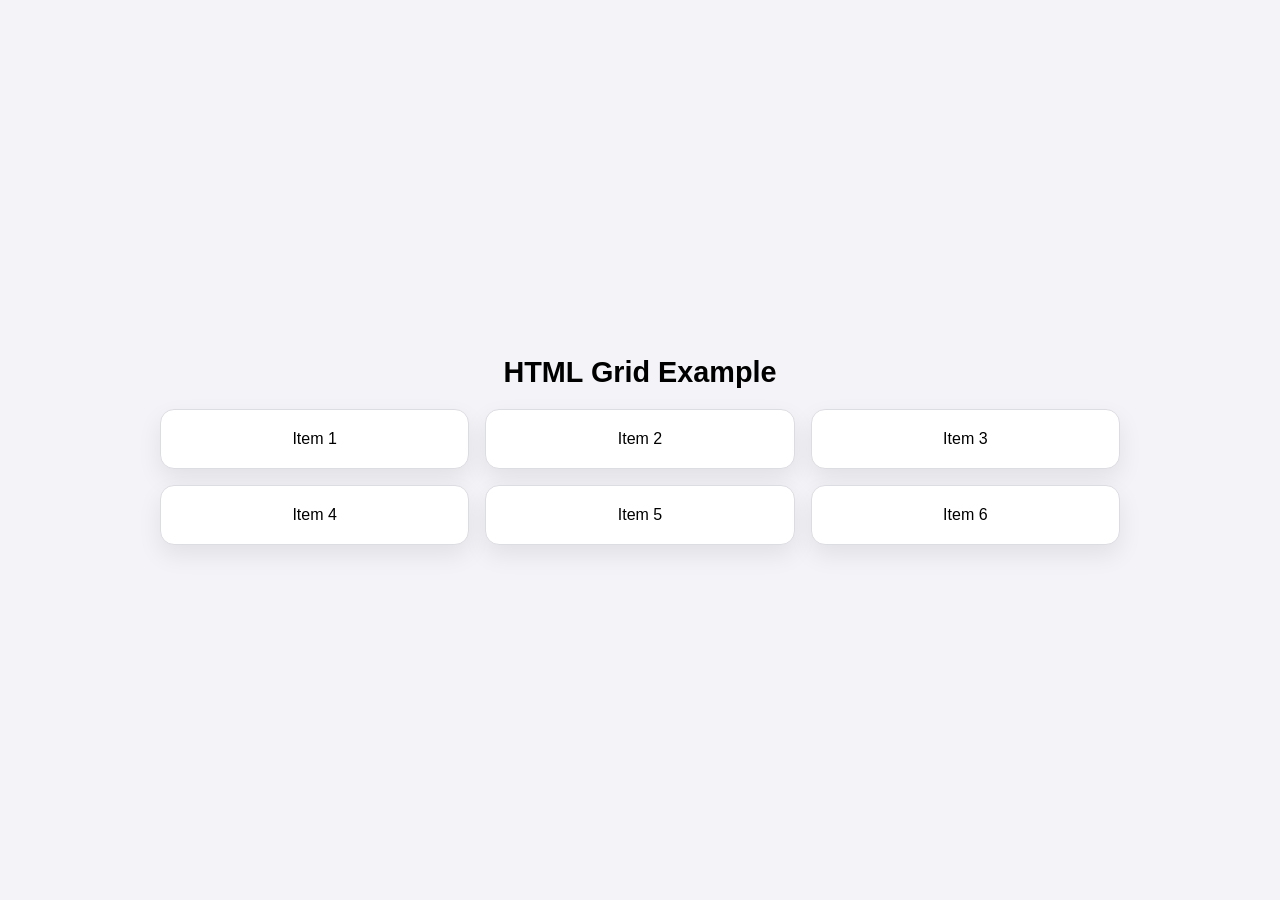
==== index.html @ d5028ea3 "your message here" ====
<!DOCTYPE html>
<html lang="en">
<head>
    <meta charset="UTF-8">
    <meta name="viewport" content="width=device-width, initial-scale=1.0">
    <title>Grid Example</title>
    <style>
        body {
            margin: 0;
            font-family: Arial, sans-serif;
            background: #f4f4f8;
            display: flex;
            align-items: center;
            justify-content: center;
            min-height: 100vh;
        }

        .container {
            width: min(960px, 100%);
            padding: 24px;
        }

        .grid {
            display: grid;
            grid-template-columns: repeat(3, minmax(140px, 1fr));
            gap: 16px;
        }

        .card {
            background: #ffffff;
            border: 1px solid #dcdce3;
            border-radius: 14px;
            padding: 20px;
            text-align: center;
            box-shadow: 0 10px 25px rgba(0, 0, 0, 0.08);
        }

        h1 {
            margin: 0 0 20px;
            font-size: 1.8rem;
            text-align: center;
        }
    </style>
</head>
<body>
    <div class="container">
        <h1>HTML Grid Example</h1>
        <div class="grid">
            <div class="card">Item 1</div>
            <div class="card">Item 2</div>
            <div class="card">Item 3</div>
            <div class="card">Item 4</div>
            <div class="card">Item 5</div>
            <div class="card">Item 6</div>
        </div>
    </div>
</body>
</html>
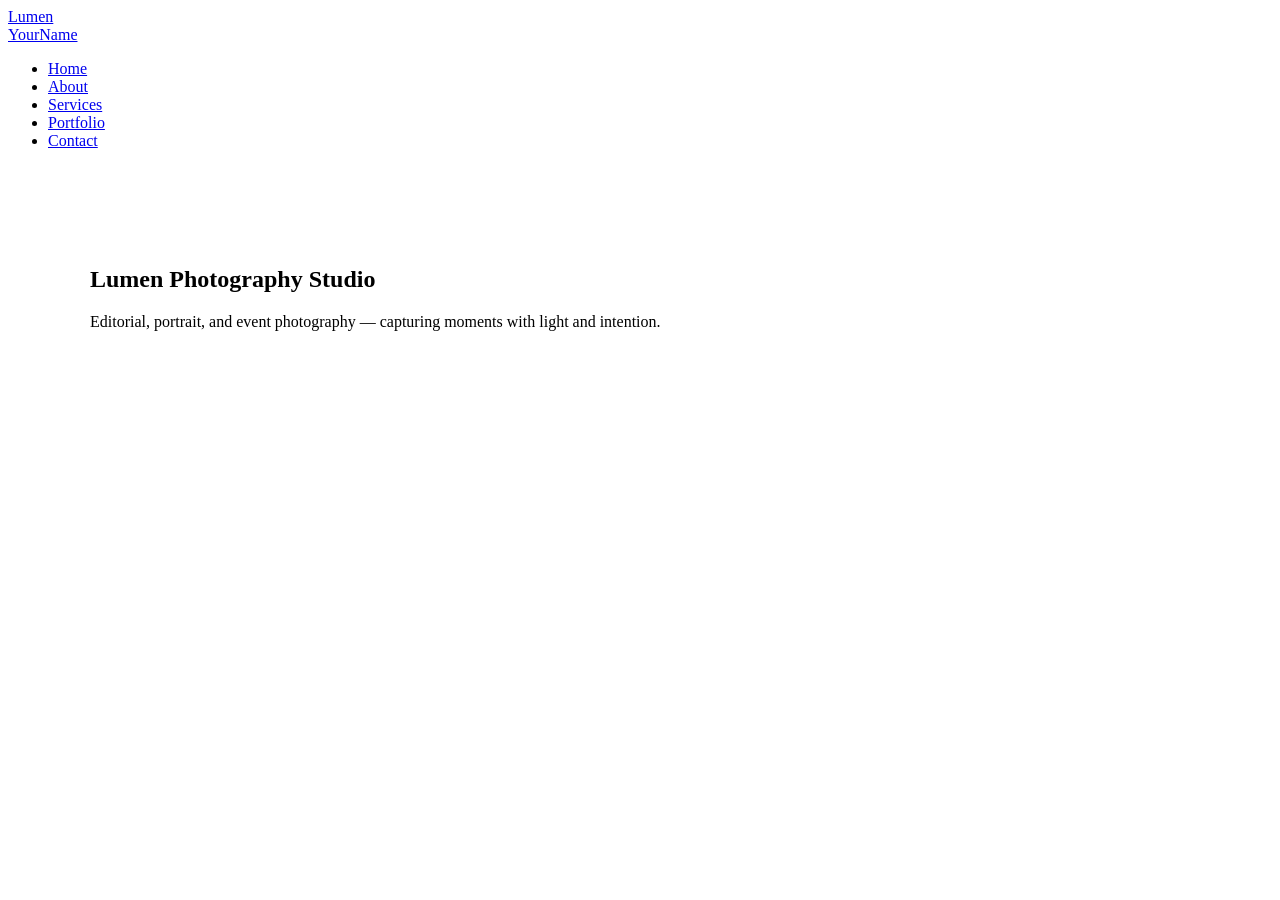
==== commit 354f0f4f: "update Home page content for photography studio" ====
--- a/index.html
+++ b/index.html
@@ -1,58 +1,37 @@
 <!DOCTYPE html>
 <html lang="en">
 <head>
-    <meta charset="UTF-8">
-    <meta name="viewport" content="width=device-width, initial-scale=1.0">
-    <title>Grid Example</title>
-    <style>
-        body {
-            margin: 0;
-            font-family: Arial, sans-serif;
-            background: #f4f4f8;
-            display: flex;
-            align-items: center;
-            justify-content: center;
-            min-height: 100vh;
-        }
-
-        .container {
-            width: min(960px, 100%);
-            padding: 24px;
-        }
-
-        .grid {
-            display: grid;
-            grid-template-columns: repeat(3, minmax(140px, 1fr));
-            gap: 16px;
-        }
-
-        .card {
-            background: #ffffff;
-            border: 1px solid #dcdce3;
-            border-radius: 14px;
-            padding: 20px;
-            text-align: center;
-            box-shadow: 0 10px 25px rgba(0, 0, 0, 0.08);
-        }
-
-        h1 {
-            margin: 0 0 20px;
-            font-size: 1.8rem;
-            text-align: center;
-        }
-    </style>
+  <meta charset="UTF-8">
+  <meta name="viewport" content="width=device-width, initial-scale=1.0">
+  <a href="index.html" class="logo">Lumen</a>
+  <title>Home | Lumen Photography Studio</title>
+  <link rel="stylesheet" href="css/style.css">
 </head>
 <body>
-    <div class="container">
-        <h1>HTML Grid Example</h1>
-        <div class="grid">
-            <div class="card">Item 1</div>
-            <div class="card">Item 2</div>
-            <div class="card">Item 3</div>
-            <div class="card">Item 4</div>
-            <div class="card">Item 5</div>
-            <div class="card">Item 6</div>
-        </div>
+
+  <header class="site-header">
+    <div class="nav-bar">
+      <a href="index.html" class="logo">YourName</a>
+      <nav>
+        <ul class="nav-links">
+          <li><a href="index.html" class="active">Home</a></li>
+          <li><a href="about.html">About</a></li>
+          <li><a href="services.html">Services</a></li>
+          <li><a href="portfolio.html">Portfolio</a></li>
+          <li><a href="contact.html">Contact</a></li>
+        </ul>
+      </nav>
     </div>
+  </header>
+
+  <main>
+    <section>
+      <div style="max-width:1100px; margin:0 auto; padding: 80px 24px;">
+        <h1>Lumen Photography Studio</h1>
+<p>Editorial, portrait, and event photography — capturing moments with light and intention.</p>
+      </div>
+    </section>
+  </main>
+
 </body>
 </html>
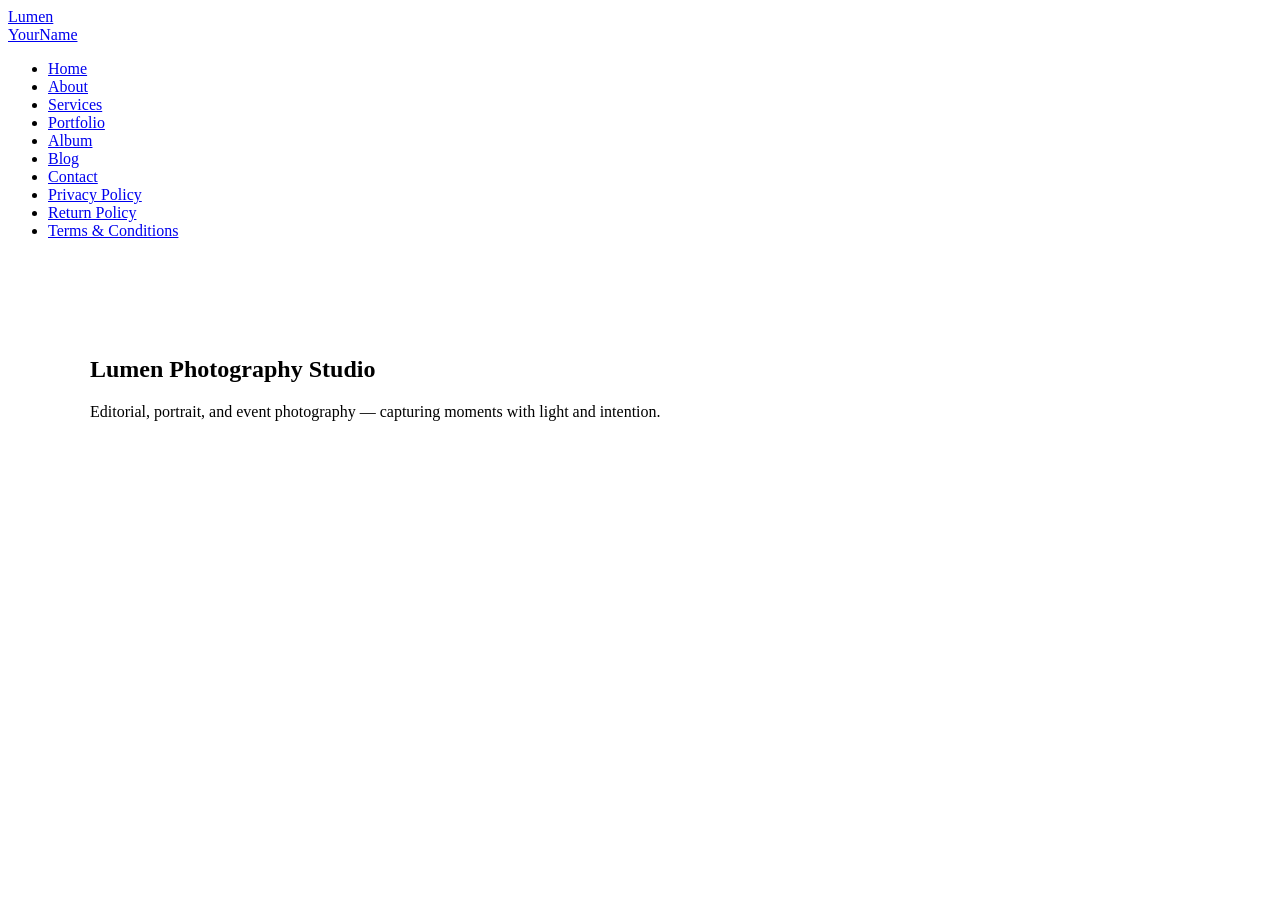
==== commit 37088a05: "add About page" ====
--- a/index.html
+++ b/index.html
@@ -14,11 +14,16 @@
       <a href="index.html" class="logo">YourName</a>
       <nav>
         <ul class="nav-links">
-          <li><a href="index.html" class="active">Home</a></li>
-          <li><a href="about.html">About</a></li>
-          <li><a href="services.html">Services</a></li>
-          <li><a href="portfolio.html">Portfolio</a></li>
-          <li><a href="contact.html">Contact</a></li>
+              <li><a href="index.html" class="active">Home</a></li>
+              <li><a href="about.html">About</a></li>
+              <li><a href="services.html">Services</a></li>
+              <li><a href="portfolio.html">Portfolio</a></li>
+              <li><a href="album.html">Album</a></li>
+              <li><a href="blog.html">Blog</a></li>
+              <li><a href="contact.html">Contact</a></li>
+              <li><a href="privacy-policy.html">Privacy Policy</a></li>
+              <li><a href="return-policy.html">Return Policy</a></li>
+              <li><a href="terms.html">Terms &amp; Conditions</a></li>
         </ul>
       </nav>
     </div>
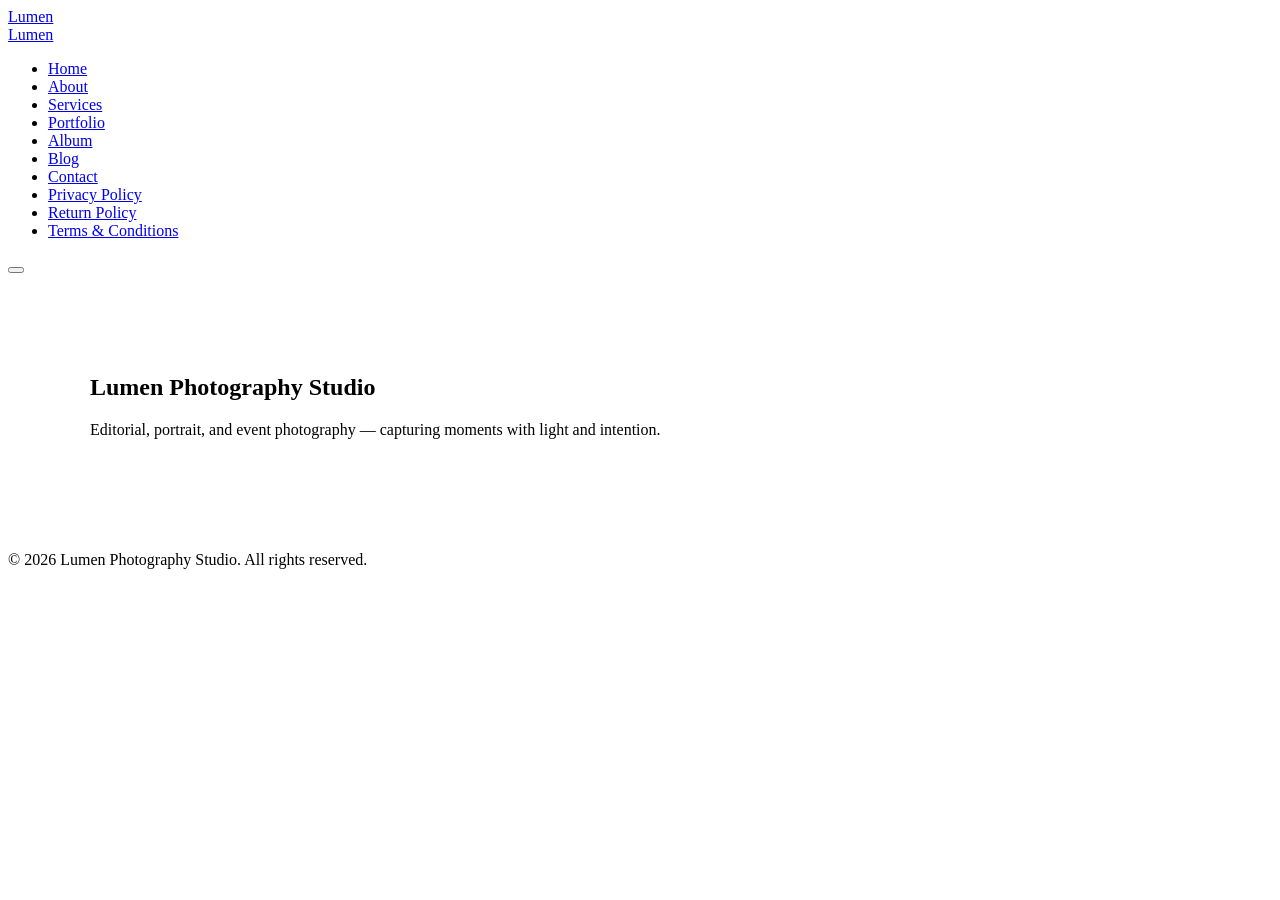
==== commit 3b300294: "add footer and mobile hamburger navigation to all pages" ====
--- a/index.html
+++ b/index.html
@@ -11,21 +11,24 @@
 
   <header class="site-header">
     <div class="nav-bar">
-      <a href="index.html" class="logo">YourName</a>
+      <a href="index.html" class="logo">Lumen</a>
       <nav>
         <ul class="nav-links">
-              <li><a href="index.html" class="active">Home</a></li>
-              <li><a href="about.html">About</a></li>
-              <li><a href="services.html">Services</a></li>
-              <li><a href="portfolio.html">Portfolio</a></li>
-              <li><a href="album.html">Album</a></li>
-              <li><a href="blog.html">Blog</a></li>
-              <li><a href="contact.html">Contact</a></li>
-              <li><a href="privacy-policy.html">Privacy Policy</a></li>
-              <li><a href="return-policy.html">Return Policy</a></li>
-              <li><a href="terms.html">Terms &amp; Conditions</a></li>
+          <li><a href="index.html">Home</a></li>
+          <li><a href="about.html" class="active">About</a></li>
+          <li><a href="services.html">Services</a></li>
+          <li><a href="portfolio.html">Portfolio</a></li>
+          <li><a href="album.html">Album</a></li>
+          <li><a href="blog.html">Blog</a></li>
+          <li><a href="contact.html">Contact</a></li>
+          <li><a href="privacy-policy.html">Privacy Policy</a></li>
+          <li><a href="return-policy.html">Return Policy</a></li>
+          <li><a href="terms.html">Terms &amp; Conditions</a></li>
         </ul>
       </nav>
+      <button class="nav-toggle" aria-label="Toggle menu">
+        <span></span><span></span><span></span>
+      </button>
     </div>
   </header>
 
@@ -38,5 +41,10 @@
     </section>
   </main>
 
+  <footer class="site-footer">
+    <p>&copy; 2026 Lumen Photography Studio. All rights reserved.</p>
+  </footer>
+
+  <script src="js/script.js"></script>
 </body>
 </html>
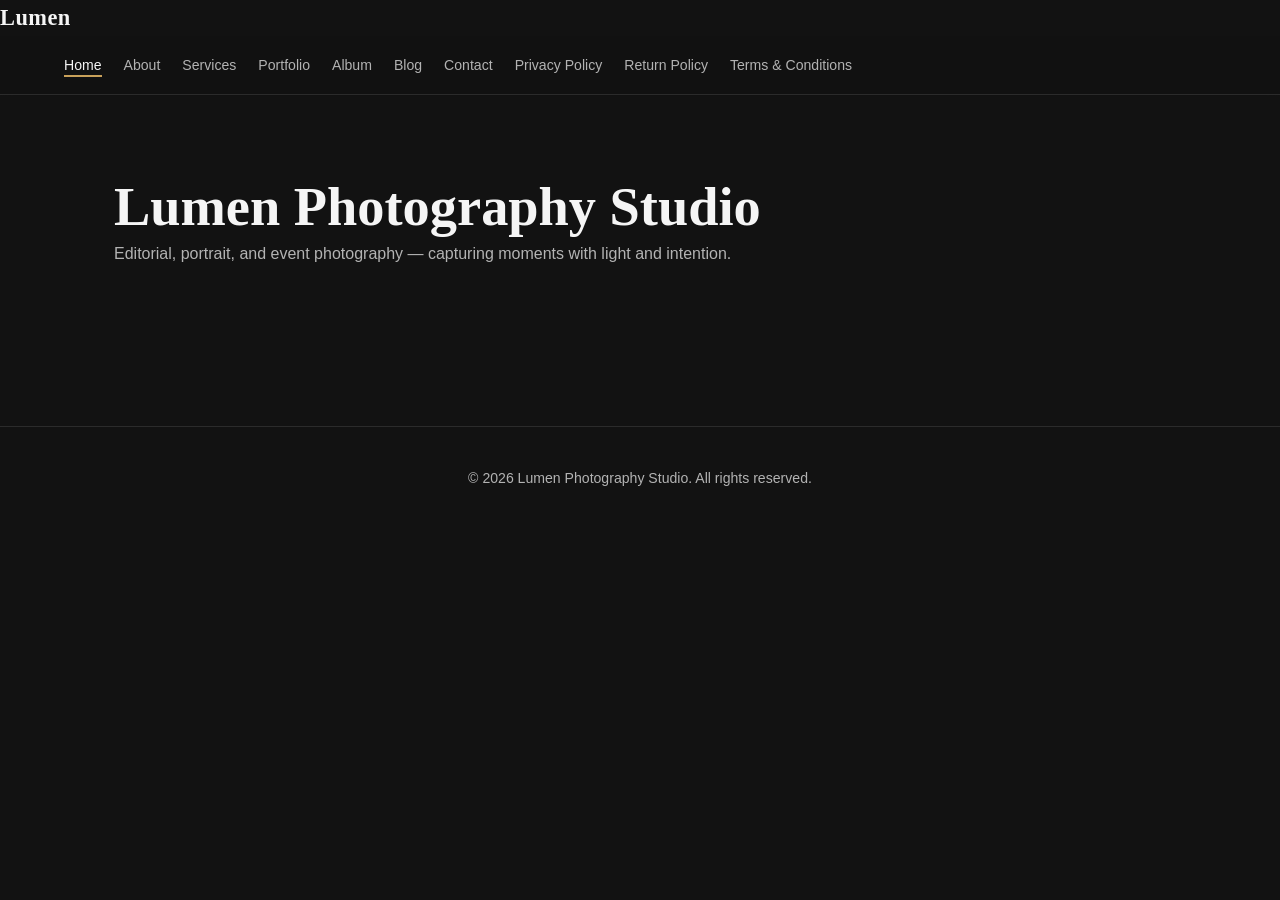
==== commit 54f8854b: "final fix of the website before i add any extra things" ====
--- a/index.html
+++ b/index.html
@@ -11,11 +11,11 @@
 
   <header class="site-header">
     <div class="nav-bar">
-      <a href="index.html" class="logo">Lumen</a>
+     
       <nav>
         <ul class="nav-links">
-          <li><a href="index.html">Home</a></li>
-          <li><a href="about.html" class="active">About</a></li>
+          <li><a href="index.html" class="active">Home</a></li>
+          <li><a href="about.html">About</a></li>
           <li><a href="services.html">Services</a></li>
           <li><a href="portfolio.html">Portfolio</a></li>
           <li><a href="album.html">Album</a></li>
--- a/css/style.css
+++ b/css/style.css
@@ -0,0 +1,425 @@
+/* =========================================================
+   Lumen Photography Studio — style.css
+   ========================================================= */
+
+/* ===== Variables ===== */
+:root {
+  --color-bg: #121212;
+  --color-text: #f5f5f5;
+  --color-muted: #b3b3b3;
+  --color-accent: #c9a15a;
+  --color-border: #2b2b2b;
+  --color-surface: #1a1a1a;
+
+  --font-heading: "Playfair Display", serif;
+  --font-body: "Inter", sans-serif;
+}
+
+/* Per-page accent overrides — add one of these classes to <body> */
+body.page-services   { --color-accent: #c9a15a; }
+body.page-portfolio  { --color-accent: #b98a4e; }
+body.page-album      { --color-accent: #a9c9c9; }
+body.page-blog       { --color-accent: #cf8b6b; }
+body.page-contact    { --color-accent: #c9a15a; }
+
+/* ===== Reset ===== */
+* {
+  margin: 0;
+  padding: 0;
+  box-sizing: border-box;
+}
+
+html {
+  scroll-behavior: smooth;
+}
+
+body {
+  font-family: var(--font-body);
+  color: var(--color-text);
+  background: var(--color-bg);
+  line-height: 1.6;
+}
+
+a {
+  text-decoration: none;
+  color: inherit;
+}
+
+ul {
+  list-style: none;
+}
+
+img {
+  max-width: 100%;
+  display: block;
+}
+
+h1, h2, h3 {
+  font-family: var(--font-heading);
+  font-weight: 700;
+  line-height: 1.2;
+}
+
+h1 { font-size: clamp(2.2rem, 5vw, 3.4rem); }
+h2 { font-size: clamp(1.5rem, 3vw, 2.1rem); }
+
+p {
+  color: var(--color-muted);
+}
+
+/* ===== Header / Navigation ===== */
+.site-header {
+  position: sticky;
+  top: 0;
+  background: rgba(18, 18, 18, 0.92);
+  backdrop-filter: blur(8px);
+  border-bottom: 1px solid var(--color-border);
+  z-index: 100;
+}
+
+.nav-bar {
+  display: flex;
+  align-items: center;
+  justify-content: space-between;
+  max-width: 1200px;
+  margin: 0 auto;
+  padding: 18px 24px;
+  position: relative;
+}
+
+.logo {
+  font-family: var(--font-heading);
+  font-weight: 700;
+  font-size: 1.4rem;
+  color: var(--color-text);
+  letter-spacing: 0.02em;
+}
+
+.nav-links {
+  display: flex;
+  flex-wrap: wrap;
+  align-items: center;
+  gap: 10px 22px;
+  font-size: 0.88rem;
+}
+
+.nav-links a {
+  position: relative;
+  padding-bottom: 4px;
+  font-weight: 500;
+  color: var(--color-muted);
+  transition: color 0.2s ease;
+  white-space: nowrap;
+}
+
+.nav-links a::after {
+  content: "";
+  position: absolute;
+  left: 0;
+  bottom: 0;
+  width: 0;
+  height: 1.5px;
+  background: var(--color-accent);
+  transition: width 0.25s ease;
+}
+
+.nav-links a:hover,
+.nav-links a.active {
+  color: var(--color-text);
+}
+
+.nav-links a:hover::after,
+.nav-links a.active::after {
+  width: 100%;
+}
+
+/* ===== Hamburger button (hidden on desktop) ===== */
+.nav-toggle {
+  display: none;
+  flex-direction: column;
+  gap: 5px;
+  background: none;
+  border: none;
+  cursor: pointer;
+  padding: 6px;
+}
+
+.nav-toggle span {
+  width: 24px;
+  height: 2px;
+  background: var(--color-text);
+  transition: transform 0.2s ease, opacity 0.2s ease;
+}
+
+/* ===== Page hero pattern (used at top of every page) ===== */
+.page-hero {
+  max-width: 1200px;
+  margin: 0 auto;
+  padding: 90px 24px 40px;
+  border-bottom: 1px solid var(--color-border);
+}
+
+.page-hero .eyebrow {
+  display: inline-block;
+  font-size: 0.78rem;
+  letter-spacing: 0.14em;
+  text-transform: uppercase;
+  color: var(--color-accent);
+  margin-bottom: 14px;
+}
+
+.page-hero p {
+  max-width: 560px;
+  margin-top: 14px;
+  font-size: 1.05rem;
+}
+
+/* ===== Generic content wrapper ===== */
+.content {
+  max-width: 1200px;
+  margin: 0 auto;
+  padding: 60px 24px;
+}
+
+.content-narrow {
+  max-width: 700px;
+  margin: 0 auto;
+  padding: 60px 24px;
+}
+
+/* ===== Buttons ===== */
+.btn {
+  display: inline-block;
+  padding: 12px 24px;
+  background: var(--color-accent);
+  color: #121212;
+  font-weight: 600;
+  border: none;
+  border-radius: 4px;
+  cursor: pointer;
+  transition: transform 0.15s ease, opacity 0.2s ease;
+}
+
+.btn:hover {
+  transform: translateY(-2px);
+  opacity: 0.92;
+}
+
+/* ===== Cards (Services / general use) ===== */
+.card {
+  background: var(--color-surface);
+  border: 1px solid var(--color-border);
+  border-radius: 6px;
+  padding: 24px;
+  transition: transform 0.2s ease, border-color 0.2s ease;
+}
+
+.card:hover {
+  transform: translateY(-4px);
+  border-color: var(--color-accent);
+}
+
+/* ===== Table (Services pricing) ===== */
+table {
+  width: 100%;
+  border-collapse: collapse;
+  margin-top: 20px;
+}
+
+thead tr {
+  border-bottom: 2px solid var(--color-border);
+  text-align: left;
+}
+
+th, td {
+  padding: 14px 12px;
+}
+
+tbody tr {
+  border-bottom: 1px solid var(--color-border);
+}
+
+tbody tr:hover {
+  background: var(--color-surface);
+}
+
+/* ===== Portfolio Grid ===== */
+.photo-grid {
+  display: grid;
+  grid-template-columns: repeat(3, 1fr);
+  gap: 16px;
+  margin-top: 40px;
+}
+
+.photo-grid img {
+  width: 100%;
+  height: 300px;
+  object-fit: cover;
+  border-radius: 6px;
+  transition: transform 0.35s ease, filter 0.35s ease;
+}
+
+.photo-grid img:hover {
+  transform: scale(1.02);
+  filter: brightness(1.08);
+}
+
+/* ===== Album (Flexbox) ===== */
+.album-flex {
+  display: flex;
+  flex-wrap: wrap;
+  gap: 16px;
+  margin-top: 40px;
+}
+
+.album-flex img {
+  flex: 1 1 220px;
+  height: 240px;
+  object-fit: cover;
+  border-radius: 6px;
+  transition: transform 0.3s ease;
+}
+
+.album-flex img:hover {
+  transform: scale(1.02);
+}
+
+.video-wrapper {
+  margin-top: 60px;
+  max-width: 720px;
+}
+
+.video-wrapper video {
+  width: 100%;
+  border-radius: 6px;
+  border: 1px solid var(--color-border);
+}
+
+/* ===== Blog ===== */
+.post {
+  padding: 28px 0;
+  border-bottom: 1px solid var(--color-border);
+}
+
+.post:last-child {
+  border-bottom: none;
+}
+
+.post .post-date {
+  font-size: 0.85rem;
+  color: var(--color-accent);
+  margin-top: 4px;
+  display: block;
+}
+
+.post p {
+  margin-top: 12px;
+}
+
+/* ===== Forms (Contact) ===== */
+.form-group {
+  margin-bottom: 18px;
+}
+
+label {
+  display: block;
+  margin-bottom: 6px;
+  font-size: 0.88rem;
+  color: var(--color-muted);
+}
+
+input, textarea {
+  width: 100%;
+  padding: 12px;
+  background: var(--color-surface);
+  border: 1px solid var(--color-border);
+  color: var(--color-text);
+  border-radius: 4px;
+  font-family: var(--font-body);
+  transition: border-color 0.2s ease;
+}
+
+input:focus, textarea:focus {
+  outline: none;
+  border-color: var(--color-accent);
+}
+
+textarea {
+  resize: vertical;
+}
+
+.contact-info {
+  margin: 24px 0 32px;
+  padding: 20px;
+  background: var(--color-surface);
+  border: 1px solid var(--color-border);
+  border-radius: 6px;
+  color: var(--color-muted);
+  font-size: 0.95rem;
+  line-height: 1.9;
+}
+
+.contact-info strong {
+  color: var(--color-text);
+}
+
+/* ===== Legal pages ===== */
+.legal h2 {
+  margin-top: 32px;
+  margin-bottom: 8px;
+}
+
+.legal p {
+  margin-top: 6px;
+}
+
+.updated {
+  font-size: 0.85rem;
+  color: var(--color-muted);
+  margin-top: 8px;
+}
+
+/* ===== Footer ===== */
+.site-footer {
+  border-top: 1px solid var(--color-border);
+  margin-top: 80px;
+  padding: 40px 24px;
+  text-align: center;
+  color: var(--color-muted);
+  font-size: 0.88rem;
+}
+
+/* ===== Mobile nav ===== */
+@media (max-width: 768px) {
+  .nav-links {
+    display: none;
+    flex-direction: column;
+    align-items: flex-start;
+    position: absolute;
+    top: 100%;
+    left: 0;
+    right: 0;
+    background: var(--color-bg);
+    border-bottom: 1px solid var(--color-border);
+    padding: 20px 24px;
+    gap: 16px;
+  }
+
+  .nav-links.open {
+    display: flex;
+  }
+
+  .nav-toggle {
+    display: flex;
+  }
+
+  .photo-grid {
+    grid-template-columns: 1fr;
+  }
+}
+
+@media (min-width: 769px) and (max-width: 1024px) {
+  .photo-grid {
+    grid-template-columns: repeat(2, 1fr);
+  }
+}
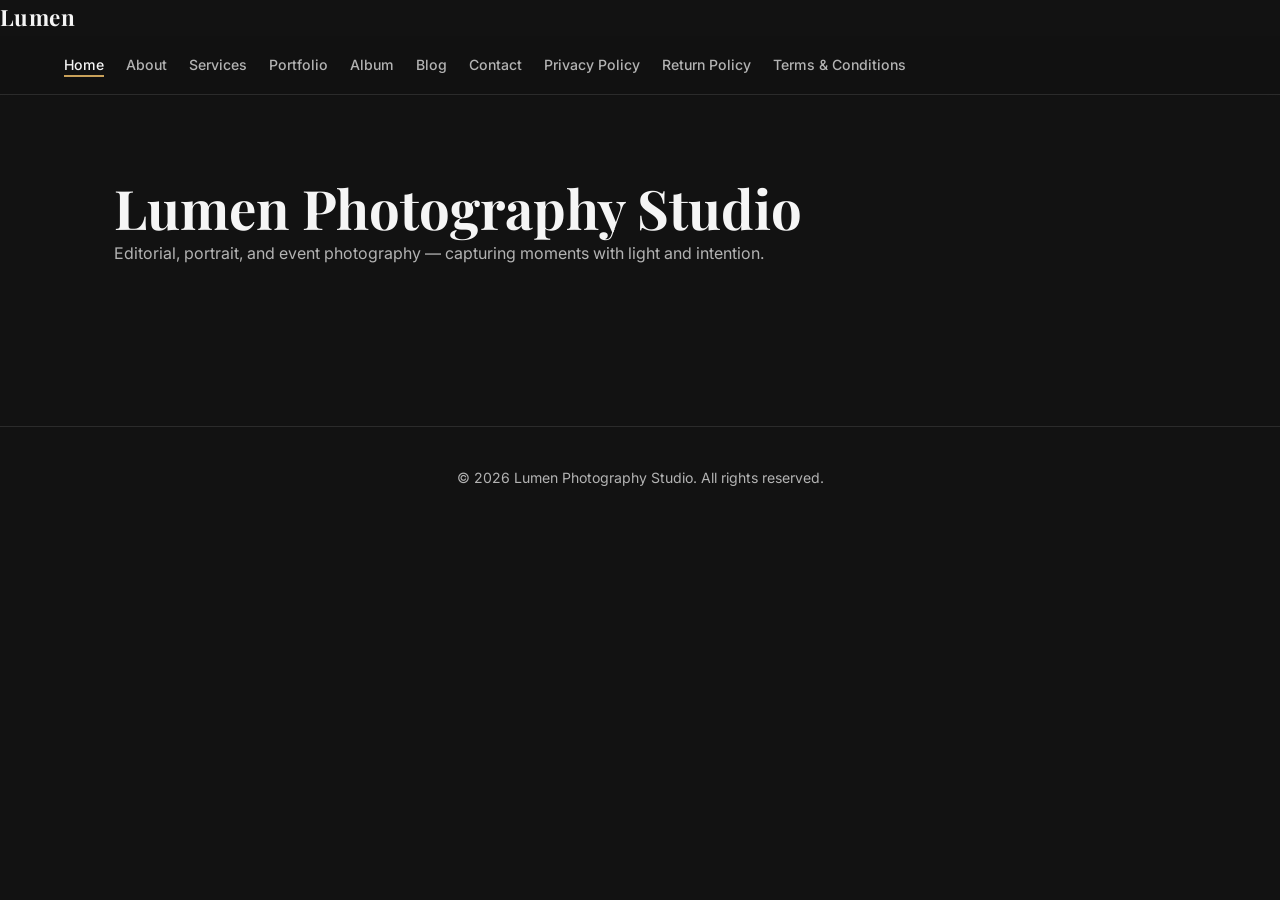
==== commit d6128e87: "add Google Fonts (Playfair Display + Inter)" ====
--- a/index.html
+++ b/index.html
@@ -5,6 +5,9 @@
   <meta name="viewport" content="width=device-width, initial-scale=1.0">
   <a href="index.html" class="logo">Lumen</a>
   <title>Home | Lumen Photography Studio</title>
+  <link rel="preconnect" href="https://fonts.googleapis.com">
+<link href="https://fonts.googleapis.com/css2?family=Playfair+Display:wght@700;800&family=Inter:wght@400;500;600&display=swap" rel="stylesheet">
+<link rel="stylesheet" href="css/style.css">
   <link rel="stylesheet" href="css/style.css">
 </head>
 <body>
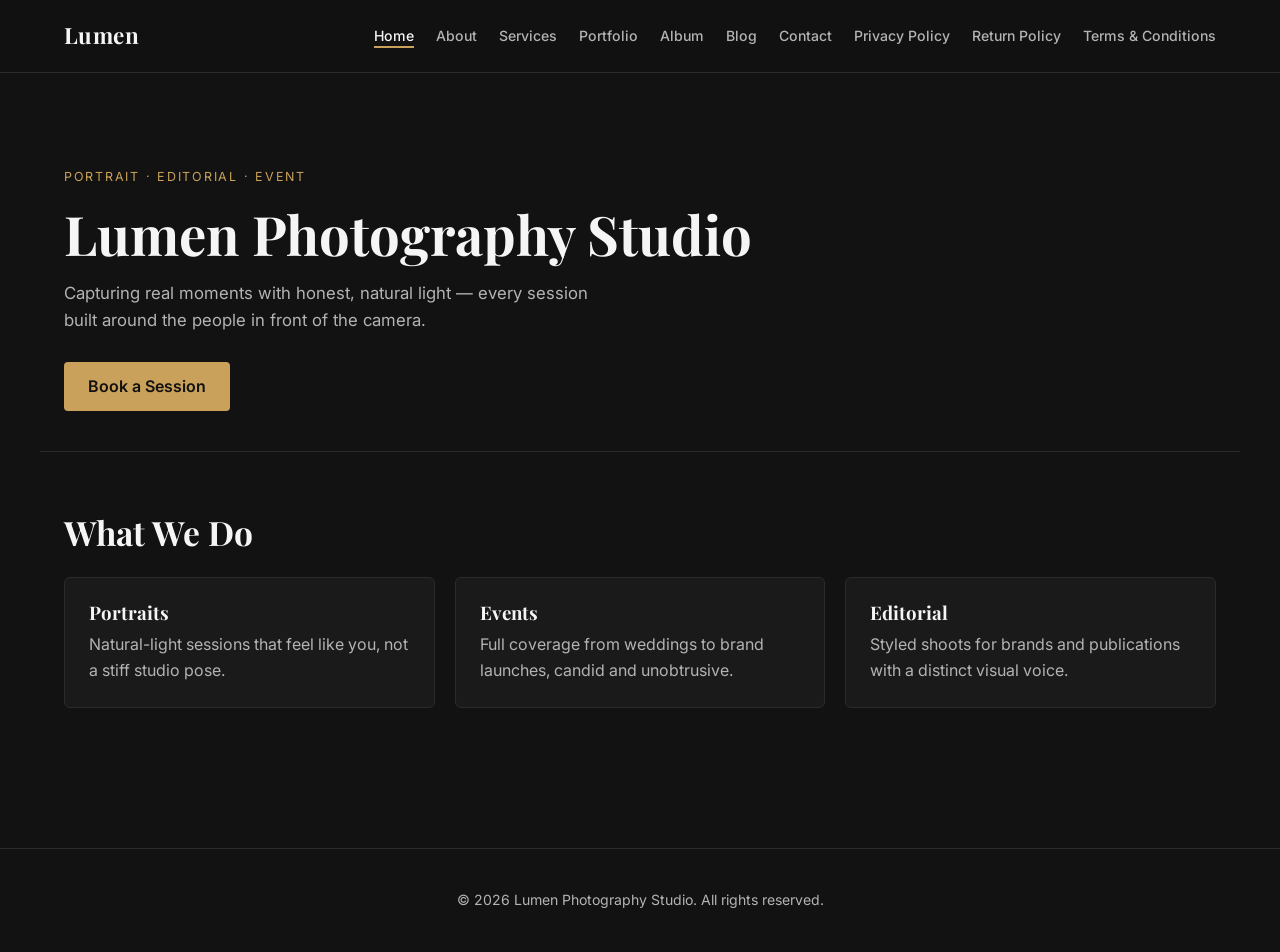
==== commit 4ffa4166: "rewrite Home page using new hero/content/card classes" ====
--- a/index.html
+++ b/index.html
@@ -3,18 +3,17 @@
 <head>
   <meta charset="UTF-8">
   <meta name="viewport" content="width=device-width, initial-scale=1.0">
-  <a href="index.html" class="logo">Lumen</a>
   <title>Home | Lumen Photography Studio</title>
+  <meta name="description" content="Lumen Photography Studio — portrait, editorial, and event photography.">
   <link rel="preconnect" href="https://fonts.googleapis.com">
-<link href="https://fonts.googleapis.com/css2?family=Playfair+Display:wght@700;800&family=Inter:wght@400;500;600&display=swap" rel="stylesheet">
-<link rel="stylesheet" href="css/style.css">
+  <link href="https://fonts.googleapis.com/css2?family=Playfair+Display:wght@700;800&family=Inter:wght@400;500;600&display=swap" rel="stylesheet">
   <link rel="stylesheet" href="css/style.css">
 </head>
 <body>
 
   <header class="site-header">
     <div class="nav-bar">
-     
+      <a href="index.html" class="logo">Lumen</a>
       <nav>
         <ul class="nav-links">
           <li><a href="index.html" class="active">Home</a></li>
@@ -36,10 +35,28 @@
   </header>
 
   <main>
-    <section>
-      <div style="max-width:1100px; margin:0 auto; padding: 80px 24px;">
-        <h1>Lumen Photography Studio</h1>
-<p>Editorial, portrait, and event photography — capturing moments with light and intention.</p>
+    <section class="page-hero">
+      <span class="eyebrow">Portrait · Editorial · Event</span>
+      <h1>Lumen Photography Studio</h1>
+      <p>Capturing real moments with honest, natural light — every session built around the people in front of the camera.</p>
+      <a href="contact.html" class="btn" style="margin-top:28px; display:inline-block;">Book a Session</a>
+    </section>
+
+    <section class="content">
+      <h2>What We Do</h2>
+      <div style="display:grid; grid-template-columns:repeat(3,1fr); gap:20px; margin-top:24px;">
+        <div class="card">
+          <h3 style="margin-bottom:8px;">Portraits</h3>
+          <p>Natural-light sessions that feel like you, not a stiff studio pose.</p>
+        </div>
+        <div class="card">
+          <h3 style="margin-bottom:8px;">Events</h3>
+          <p>Full coverage from weddings to brand launches, candid and unobtrusive.</p>
+        </div>
+        <div class="card">
+          <h3 style="margin-bottom:8px;">Editorial</h3>
+          <p>Styled shoots for brands and publications with a distinct visual voice.</p>
+        </div>
       </div>
     </section>
   </main>
